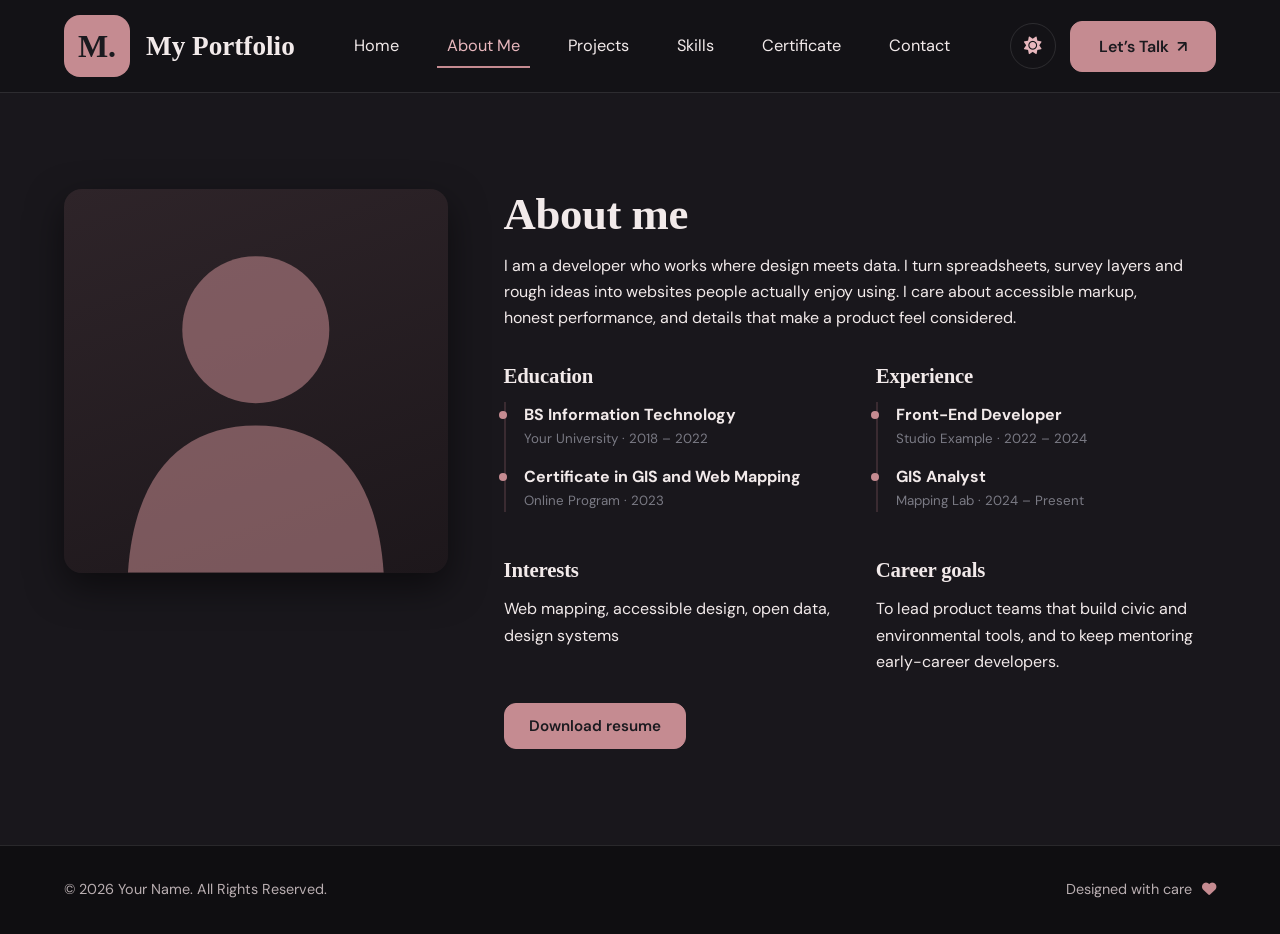
==== about.html @ e14bf92a "initial portfolio" ====
<!DOCTYPE html>
<html lang="en">
<head>
<meta charset="UTF-8"><meta name="viewport" content="width=device-width,initial-scale=1">
<title>About Me</title><script>try{document.documentElement.dataset.theme=localStorage.getItem("pf_theme")||"dark"}catch(e){document.documentElement.dataset.theme="dark"}</script><meta name="description" content="About the person behind this portfolio.">
<meta name="view-transition" content="same-origin">
<link rel="preconnect" href="https://fonts.googleapis.com"><link rel="preconnect" href="https://fonts.gstatic.com" crossorigin>
<link href="https://fonts.googleapis.com/css2?family=DM+Sans:wght@400;500;600&family=Fraunces:opsz,wght@9..144,400;9..144,500&display=swap" rel="stylesheet">
<link rel="stylesheet" href="https://cdnjs.cloudflare.com/ajax/libs/font-awesome/6.5.1/css/all.min.css">
<link rel="stylesheet" href="assets/css/style.css">
</head>
<body data-page-title="About Me">
<header class="nav"><div class="wrap">
  <a href="index.html" class="brand"><span class="mark" id="logoMark">M.</span><span class="logo" id="logoText">My Portfolio</span></a>
  <button class="burger" id="burger" aria-label="Open menu" aria-expanded="false"><i class="fa-solid fa-bars"></i></button>
  <ul class="links" id="links">
    <li><a href="index.html">Home</a></li>
    <li data-s="about"><a href="about.html">About Me</a></li>
    <li data-s="projects"><a href="projects.html">Projects</a></li>
    <li data-s="skills"><a href="skills.html">Skills</a></li>
    <li data-s="certs"><a href="certificate.html">Certificate</a></li>
    <li data-s="contact"><a href="contact.html">Contact</a></li>
  </ul>
  <div class="navend"><button class="theme" id="theme" aria-label="Switch to light theme"><i class="fa-solid fa-sun"></i></button><a class="btn talk" href="contact.html" data-s="contact">Let’s Talk <span aria-hidden="true">↗</span></a></div>
</div></header>
<main>
<section class="about" id="about" data-s="about"><div class="wrap"><div class="grid">
  <div class="photo" id="aPhoto" data-reveal style="--i:0"></div>
  <div data-reveal style="--i:1"><h2>About me</h2><p id="aBio" style="max-width:62ch"></p>
    <div class="cols"><div><h3>Education</h3><ul class="tl" id="aEdu"></ul></div><div><h3>Experience</h3><ul class="tl" id="aExp"></ul></div></div>
    <div class="cols"><div><h3>Interests</h3><p id="aInt"></p></div><div><h3>Career goals</h3><p id="aGoal"></p></div></div>
    <p style="margin-top:28px"><a class="btn" id="aResume" href="#">Download resume</a></p></div>
</div></div></section>
</main>
<footer><div class="wrap foot"><span id="foot"></span><span>Designed with care <i class="fa-solid fa-heart"></i></span></div></footer>
<div class="modal big" id="modal" role="dialog" aria-modal="true"><div class="box"><button class="x" id="mx" aria-label="Close">✕</button><div id="mBody"></div></div></div>
<script src="assets/js/storage.js"></script><script>Store.init().then(()=>{const s=document.createElement("script");s.src="assets/js/main.js";document.body.append(s)})</script>
</body></html>
---- assets/css/style.css ----
:root{--rose:#C58B91;--blush:#F5E8E8;--cream:#FAF7F2;--mauve:#A77B83;--ink:#303036;--white:#fff;--line:rgba(48,48,54,.1);--sh:0 10px 30px rgba(48,48,54,.07);--r:18px}
*{box-sizing:border-box;margin:0;padding:0}
html{scroll-behavior:smooth;scroll-padding-top:80px}
body{font-family:'DM Sans',system-ui,sans-serif;background:var(--cream);color:var(--ink);line-height:1.65;-webkit-font-smoothing:antialiased}
h1,h2,h3{font-family:'Playfair Display',Georgia,serif;font-weight:500;line-height:1.15;letter-spacing:-.01em}
a{color:inherit}img{max-width:100%;display:block}
:focus-visible{outline:2px solid var(--mauve);outline-offset:3px}
.wrap{width:min(1120px,92%);margin:0 auto}
section{padding:96px 0}
section h2{font-size:clamp(2rem,4vw,2.8rem);margin-bottom:12px}
.lead{max-width:56ch;color:#5d5d66;margin-bottom:40px}
.btn{display:inline-flex;align-items:center;gap:8px;padding:12px 24px;border-radius:999px;border:1.5px solid var(--rose);background:var(--rose);color:#fff;font:600 .95rem 'DM Sans';cursor:pointer;text-decoration:none;transition:background .2s,transform .2s}
.btn:hover{background:var(--mauve);border-color:var(--mauve);transform:translateY(-2px)}
.btn.ghost{background:transparent;color:var(--mauve)}.btn.ghost:hover{background:var(--blush);color:var(--ink)}
.btn.sm{padding:7px 14px;font-size:.85rem}.btn.danger{background:#fff;color:#b04a54;border-color:#e7c3c7}.btn.danger:hover{background:#b04a54;color:#fff}
.nav{position:sticky;top:0;z-index:50;background:rgba(250,247,242,.88);backdrop-filter:blur(10px);border-bottom:1px solid var(--line)}
.nav .wrap{display:flex;align-items:center;justify-content:space-between;height:68px}
.logo{font:500 1.3rem 'Playfair Display',serif;text-decoration:none}
.links{display:flex;gap:28px;list-style:none}
.links a{text-decoration:none;font-size:.95rem;padding:6px 0;border-bottom:2px solid transparent;transition:border-color .2s,color .2s}
.links a:hover,.links a.active{border-color:var(--rose);color:var(--mauve)}
.burger{display:none;background:none;border:0;font-size:1.4rem;cursor:pointer;color:var(--ink)}
.hero{padding:72px 0 96px}
.hero .wrap{display:grid;grid-template-columns:1.15fr .85fr;gap:56px;align-items:center}
.hero h1{font-size:clamp(2.8rem,7vw,5.2rem);margin-bottom:16px}
.hero .role{font-size:1.2rem;color:var(--mauve);margin-bottom:12px;font-weight:500}
.hero p.tagline{max-width:46ch;color:#55555d;font-size:1.1rem;margin-bottom:32px}
.cta{display:flex;flex-wrap:wrap;gap:12px;margin-bottom:32px}
.socials{display:flex;gap:10px}
.socials a{width:42px;height:42px;display:grid;place-items:center;border-radius:50%;background:var(--white);border:1px solid var(--line);color:var(--mauve);text-decoration:none;transition:.2s}
.socials a:hover{background:var(--rose);color:#fff}
.photo{aspect-ratio:4/5;border-radius:999px 999px var(--r) var(--r);background:linear-gradient(160deg,var(--blush),#EBD3D6);overflow:hidden;box-shadow:var(--sh);display:grid;place-items:center;font:500 6rem 'Playfair Display',serif;color:var(--rose)}
.photo img{width:100%;height:100%;object-fit:cover}
.hero .in{animation:rise .8s cubic-bezier(.2,.7,.2,1) both}.hero .in:nth-child(2){animation-delay:.12s}
@keyframes rise{from{opacity:0;transform:translateY(18px)}}
@media(prefers-reduced-motion:reduce){*{animation:none!important;transition:none!important;scroll-behavior:auto!important}}
.about{background:var(--white)}
.about .grid{display:grid;grid-template-columns:.7fr 1.3fr;gap:56px;align-items:start}
.about .photo{border-radius:var(--r);aspect-ratio:1;font-size:4rem}
.cols{display:grid;grid-template-columns:1fr 1fr;gap:32px;margin-top:32px}
.cols h3{font-size:1.3rem;margin-bottom:14px}
.tl{list-style:none;border-left:2px solid var(--blush);padding-left:18px}
.tl li{margin-bottom:14px;position:relative}.tl li::before{content:'';position:absolute;left:-25px;top:9px;width:8px;height:8px;border-radius:50%;background:var(--rose)}
.tl small{display:block;color:#7a7a84}
.tools{display:flex;flex-wrap:wrap;gap:12px;align-items:center;margin-bottom:32px}
.chip{padding:8px 18px;border-radius:999px;border:1px solid var(--line);background:var(--white);cursor:pointer;font:500 .9rem 'DM Sans';transition:.2s}
.chip.on,.chip:hover{background:var(--rose);color:#fff;border-color:var(--rose)}
.search{margin-left:auto;padding:10px 18px;border-radius:999px;border:1px solid var(--line);background:var(--white);font:inherit;min-width:220px;width:auto}
.grid3{display:grid;grid-template-columns:repeat(auto-fill,minmax(300px,1fr));gap:24px}
.card{background:var(--white);border:1px solid var(--line);border-radius:var(--r);overflow:hidden;box-shadow:var(--sh);transition:transform .25s}
.proj,.cert{cursor:pointer}.proj:hover,.cert:hover{transform:translateY(-4px)}
.proj img{aspect-ratio:3/2;object-fit:cover;width:100%}
.pad{padding:20px}
.meta{font-size:.85rem;color:#7a7a84;margin-bottom:6px}
.tags{display:flex;flex-wrap:wrap;gap:6px;margin-top:12px}
.tag{font-size:.78rem;padding:3px 10px;border-radius:999px;background:var(--blush);color:var(--mauve)}
.empty{grid-column:1/-1;text-align:center;padding:48px 20px;border:1.5px dashed #dcc3c6;border-radius:var(--r);color:#7a7a84}
.skcard{padding:24px}.skcard h3{font-size:1.2rem;margin-bottom:16px}
.sk{display:flex;align-items:center;gap:12px;margin-bottom:14px}
.sk i{width:34px;text-align:center;font-size:1.3rem;color:var(--mauve)}
.sk div{flex:1}.sk span{font-size:.92rem;font-weight:500}
.bar{height:6px;background:var(--blush);border-radius:6px;margin-top:5px;overflow:hidden}.bar b{display:block;height:100%;background:var(--rose);border-radius:6px}
.cert img,.cert .pdf{aspect-ratio:4/3;width:100%;object-fit:cover;display:grid;place-items:center;background:var(--blush);font-size:3rem;color:var(--rose)}
.contact{background:var(--white)}
.contact .grid{display:grid;grid-template-columns:.9fr 1.1fr;gap:56px}
.info{list-style:none;margin:24px 0}.info li{display:flex;gap:14px;margin-bottom:14px;align-items:center}.info i{width:40px;height:40px;display:grid;place-items:center;border-radius:50%;background:var(--blush);color:var(--mauve)}
.f{margin-bottom:16px}label{display:block;font-size:.88rem;font-weight:500;margin-bottom:6px}
input,select,textarea{width:100%;padding:12px 16px;border:1px solid #e2d6d6;border-radius:12px;background:var(--cream);font:inherit;color:var(--ink)}
input:focus,select:focus,textarea:focus{border-color:var(--rose);outline:none;box-shadow:0 0 0 3px rgba(197,139,145,.2)}
textarea{min-height:130px;resize:vertical}
.err{color:#b04a54;font-size:.82rem;margin-top:4px;min-height:1em}.bad{border-color:#b04a54}
footer{padding:32px 0;text-align:center;color:#7a7a84;font-size:.9rem;border-top:1px solid var(--line)}
.modal{position:fixed;inset:0;background:rgba(48,48,54,.55);display:none;place-items:center;z-index:100;padding:20px}
.modal.open{display:grid}
.box{background:var(--white);border-radius:var(--r);width:min(720px,100%);max-height:90vh;overflow:auto;position:relative;animation:rise .3s both}
.box .x{position:absolute;top:12px;right:12px;width:38px;height:38px;border-radius:50%;border:0;background:#fff;box-shadow:var(--sh);cursor:pointer;font-size:1.1rem;z-index:2}
.box img{width:100%;max-height:360px;object-fit:cover}.box iframe{width:100%;height:60vh;border:0}
/* large preview modal (public site): bigger box, full photo visible, gallery for projects */
.modal.big{padding:16px}
.modal.big .box{width:min(1100px,100%);max-height:94vh}
.modal.big .box iframe{height:80vh}
.gl-main{position:relative;background:#1d1a1c;display:grid;place-items:center;border-radius:var(--r) var(--r) 0 0;overflow:hidden}
.modal.big .gl-main img{width:100%;height:min(70vh,680px);max-height:none;object-fit:contain;display:block}
.modal.big .gl-main.cert img{height:auto;max-height:78vh}
.gl-nav{position:absolute;top:50%;transform:translateY(-50%);width:44px;height:44px;border-radius:50%;border:0;background:rgba(255,255,255,.92);color:#2b2427;cursor:pointer;font-size:1rem;box-shadow:var(--sh);z-index:2}
.gl-nav:hover{background:#fff}.gl-nav.prev{left:14px}.gl-nav.next{right:14px}
.gl-cnt{position:absolute;left:14px;bottom:12px;background:rgba(0,0,0,.6);color:#fff;font-size:.8rem;padding:3px 10px;border-radius:999px}
.gl-thumbs{display:flex;gap:8px;padding:12px 16px;overflow-x:auto;background:#262123}
.gl-thumbs button{flex:0 0 84px;height:60px;padding:0;border:2px solid transparent;border-radius:8px;overflow:hidden;cursor:pointer;background:none;opacity:.6;transition:.2s}
.gl-thumbs button.on,.gl-thumbs button:hover{opacity:1}.gl-thumbs button.on{border-color:var(--rose)}
.modal.big .gl-thumbs img{width:100%;height:100%;max-height:none;object-fit:cover;display:block}
@media(max-width:600px){.modal.big .gl-main img{height:48vh}.gl-nav{width:38px;height:38px}}
#toasts{position:fixed;right:20px;bottom:20px;display:grid;gap:10px;z-index:200}
.toast{background:var(--ink);color:#fff;padding:12px 18px;border-radius:12px;box-shadow:var(--sh);border-left:4px solid var(--rose);transition:opacity .4s}
.toast.err{border-color:#e07a85}.toast.out{opacity:0}
@media(max-width:860px){
 .burger{display:block}.links{position:absolute;top:68px;left:0;right:0;background:var(--cream);flex-direction:column;padding:16px 4%;gap:12px;border-bottom:1px solid var(--line);display:none}.links.open{display:flex}
 .hero .wrap,.about .grid,.contact .grid,.cols{grid-template-columns:1fr}.hero .photo{max-width:340px}.search{margin-left:0;width:100%}section{padding:64px 0}}
/* ===== Reference-style redesign ===== */
:root{--deep:#8B4A52;--tint:#F3DADB}
h1,h2,h3{font-weight:700}h3{font-weight:600}
.btn{border-radius:12px}
.nav{background:rgba(252,243,242,.9)}
.nav .wrap{height:92px;gap:24px}
.brand{display:flex;align-items:center;gap:16px;text-decoration:none}
.mark{width:66px;height:62px;border-radius:16px;background:var(--rose);color:#fff;display:grid;place-items:center;font:700 2rem 'Playfair Display',serif;flex:none}
.logo{font-size:1.7rem;font-weight:700}
.links a{font-size:1.02rem;padding:10px 10px;border-bottom:2px solid transparent}
.links a.active{color:var(--deep);border-color:var(--rose)}
.links a:hover{color:var(--deep)}
.talk{padding:14px 28px;font-size:1rem}
.hero{padding:56px 0 88px;background:linear-gradient(120deg,#FCF3F2 40%,#F8E6E6);position:relative;overflow:hidden}
.hero .wrap{grid-template-columns:1.05fr .95fr;gap:24px}
.pill{display:inline-flex;align-items:center;gap:12px;padding:13px 24px;border-radius:999px;background:#F7E5E5;border:1px solid rgba(197,139,145,.25);font-weight:700;font-size:.85rem;letter-spacing:.14em;text-transform:uppercase;color:var(--deep);box-shadow:0 4px 14px rgba(197,139,145,.12);margin-bottom:28px}
.pill .dot{width:12px;height:12px;border-radius:50%;background:#58b27f}
.hero h1{font-size:clamp(3.2rem,8vw,6.4rem);font-weight:800;line-height:1.02;letter-spacing:-.02em;margin-bottom:22px}
.hero h1 span{display:block}.hero h1 .nm{color:var(--rose);overflow-wrap:anywhere}
.hero .role{font:700 clamp(1.5rem,3vw,2.1rem)/1.2 'Playfair Display',serif;color:var(--ink);margin-bottom:18px}
.hero p.tagline{font-size:1.2rem;max-width:34em;color:#55555d;margin-bottom:34px}
.hero .cta .btn{padding:17px 38px;font-size:1.1rem}
.hero .cta .btn.ghost{background:transparent;border-color:var(--rose);color:var(--mauve)}
.find{display:flex;align-items:center;gap:18px;font-weight:500}.find .ln{width:22px;height:1px;background:#d9c2c4}
.socials a{width:52px;height:52px;background:var(--tint);border:0;color:var(--deep);font-size:1.4rem}
.socials a:hover{background:var(--rose);color:#fff}
.stage{position:relative;width:100%;max-width:560px;margin-left:auto;aspect-ratio:1/1.08}
.stage i{position:absolute;border-radius:50%;display:block}
.blob{left:-6%;top:22%;width:74%;aspect-ratio:1;background:#F3D6D8}
.dot1{left:14%;top:2%;width:20%;aspect-ratio:1;background:#EDCDD0}
.dot2{right:-4%;top:52%;width:24%;aspect-ratio:1;background:#D9A1A8;z-index:1}
.ring{left:-2%;top:36%;width:84%;aspect-ratio:1;border:1.5px solid rgba(197,139,145,.7)}
.arch{position:absolute;left:12%;right:4%;top:4%;bottom:6%;border-radius:999px 999px 28px 28px;border:6px solid rgba(255,255,255,.85);background:linear-gradient(170deg,#F7E4E4,#E9C9CC);overflow:hidden;box-shadow:var(--sh);display:block;z-index:2}
.arch img{width:100%;height:100%;object-fit:cover;object-position:top}
.arch svg{position:absolute;bottom:0;left:0}
.leaf{position:absolute;right:-9%;top:6%;width:24%;z-index:3;opacity:.9}
.float{position:absolute;left:-14%;bottom:12%;z-index:4;background:#fff;border-radius:22px;padding:16px 28px 16px 18px;display:flex;align-items:center;gap:16px;box-shadow:0 14px 34px rgba(139,74,82,.14)}
.float .ic{width:62px;height:62px;border-radius:50%;background:var(--tint);color:var(--deep);display:grid;place-items:center;font-size:1.5rem;flex:none}
.float strong{display:block;font:700 1.2rem 'Playfair Display',serif;line-height:1.2}.float small{color:#55555d}
.space{position:absolute;right:0;bottom:-6%;font-size:.82rem;letter-spacing:.12em;text-transform:uppercase;color:var(--deep);font-weight:700}.space b{font:500 1.2rem 'Playfair Display',serif;letter-spacing:0;margin-right:4px}
footer{background:#FBEDEC;text-align:left;color:#55555d}.foot{display:flex;justify-content:space-between;gap:12px;flex-wrap:wrap}.foot i{color:var(--rose);margin-left:6px}
@media(max-width:1000px){.links{gap:10px}.logo{font-size:1.4rem}}
@media(max-width:860px){.nav .wrap{height:72px}.talk{display:none}.mark{width:48px;height:46px;font-size:1.4rem}.links{top:72px}.stage{margin:24px auto 0;max-width:420px}.float{left:0;padding:12px 18px 12px 12px}.float .ic{width:48px;height:48px}.hero .cta .btn{padding:14px 26px}.dot2{right:0}.leaf{right:-2%}}
/* ===== Fit-to-screen hero (matches reference proportions) ===== */
.wrap{width:min(1320px,90%)}
.hero{min-height:calc(100vh - 92px);display:flex;align-items:center;padding:28px 0 40px}
.hero .wrap{grid-template-columns:1.1fr .9fr;gap:32px;align-items:center}
.pill{margin-bottom:clamp(14px,3vh,28px);padding:clamp(9px,1.6vh,13px) 24px}
.hero h1{font-size:clamp(2.8rem,min(5.4vw,11vh),5.6rem);margin-bottom:clamp(10px,2.4vh,22px)}
.hero .role{font-size:clamp(1.3rem,min(2.4vw,4.4vh),2rem);margin-bottom:clamp(8px,2vh,18px)}
.hero p.tagline{font-size:clamp(1rem,min(1.4vw,2.7vh),1.2rem);margin-bottom:clamp(16px,3.4vh,34px)}
.hero .cta{margin-bottom:clamp(16px,3vh,32px)}
.hero .cta .btn{padding:clamp(12px,2vh,17px) clamp(24px,2.4vw,38px)}
.stage{width:min(100%,640px,calc((100vh - 170px)*1.0));aspect-ratio:1/1.02;justify-self:end}
@media(max-width:860px){.hero{min-height:0;display:block;padding:32px 0 56px}.hero .wrap{grid-template-columns:1fr}.stage{width:min(100%,420px);justify-self:center}.hero h1{font-size:clamp(2.6rem,12vw,4rem)}}
/* ===== Deeper tone theme ===== */
:root{--cream:#EFE2E0;--blush:#E6CDCD;--rose:#B2757C;--mauve:#94616B;--deep:#7A3F48;--tint:#E3C6C8;--line:rgba(48,48,54,.14);--sh:0 12px 32px rgba(70,35,42,.14)}
body{background:var(--cream)}
.nav{background:rgba(239,226,224,.92)}
.hero{background:linear-gradient(120deg,#ECD9D8 35%,#E0C1C3)}
.about,.contact{background:#F6EBE9}
.card{background:#FBF4F2}
.pill{background:#E3C6C8;border-color:rgba(122,63,72,.25)}
.blob{background:#DDBABE}.dot1{background:#D4ABB1}.dot2{background:#B2757C}
.ring{border-color:rgba(122,63,72,.5)}
.arch{background:linear-gradient(170deg,#EBD3D5,#D8AEB4);border-color:rgba(255,255,255,.8)}
.arch svg circle,.arch svg path{fill:#B2757C;opacity:.5}
.leaf g,.leaf path{fill:#B2757C}.leaf path{stroke:#B2757C}
.hero p.tagline,.lead{color:#46464e}
.hero .cta .btn.ghost{color:var(--deep);border-color:var(--rose)}
.hero .cta .btn.ghost:hover{background:var(--tint)}
footer{background:#E3C9C9;color:#46464e}
.tag{background:#EBD3D5;color:var(--deep)}
input,select,textarea{background:#F6EBE9;border-color:#D9C0C1}
/* ===== Dark theme (default) + toggle ===== */
.navend{display:flex;align-items:center;gap:14px}
.theme{width:46px;height:46px;border-radius:50%;border:1px solid var(--line);background:transparent;color:var(--deep);font-size:1.1rem;cursor:pointer;transition:.2s}
.theme:hover{background:var(--tint)}
@media(max-width:860px){.navend{margin-left:auto}.burger{order:3}}
html[data-theme=dark]{color-scheme:dark;--cream:#141317;--blush:#1E1C22;--white:#1D1B21;--ink:#F2EAEA;--rose:#C58B91;--mauve:#D9A1A8;--deep:#E8B7BD;--tint:#2E2429;--line:rgba(255,255,255,.11);--sh:0 14px 36px rgba(0,0,0,.5)}
[data-theme=dark] body{background:var(--cream);color:var(--ink)}
[data-theme=dark] .nav{background:rgba(20,19,23,.88)}
[data-theme=dark] .mark{color:#1B1A1F}
[data-theme=dark] .btn{color:#1B1A1F}
[data-theme=dark] .btn:hover{background:#D9A1A8;border-color:#D9A1A8;color:#1B1A1F}
[data-theme=dark] .btn.ghost,[data-theme=dark] .hero .cta .btn.ghost{background:transparent;color:var(--deep);border-color:var(--rose)}
[data-theme=dark] .btn.ghost:hover,[data-theme=dark] .hero .cta .btn.ghost:hover{background:var(--tint);color:var(--ink)}
[data-theme=dark] .btn.danger{background:transparent;color:#e59aa3;border-color:#5a3a40}
[data-theme=dark] .links a.active,[data-theme=dark] .links a:hover{color:var(--deep)}
[data-theme=dark] .hero{background:radial-gradient(circle at 78% 45%,rgba(197,139,145,.16),transparent 55%),linear-gradient(120deg,#141317 40%,#1C171B)}
[data-theme=dark] .pill{background:#2A2227;border-color:rgba(217,161,168,.3);color:var(--deep);box-shadow:none}
[data-theme=dark] .hero p.tagline,[data-theme=dark] .lead{color:#B9AEB1}
[data-theme=dark] .socials a{background:var(--tint);color:var(--deep)}
[data-theme=dark] .socials a:hover{background:var(--rose);color:#1B1A1F}
[data-theme=dark] .blob{background:#241D22}[data-theme=dark] .dot1{background:#3A2B31}[data-theme=dark] .dot2{background:#C58B91}
[data-theme=dark] .ring{border-color:rgba(217,161,168,.4)}
[data-theme=dark] .arch{background:linear-gradient(170deg,#2E2429,#1D171B);border-color:rgba(255,255,255,.14)}
[data-theme=dark] .arch svg circle,[data-theme=dark] .arch svg path{fill:#C58B91;opacity:.4}
[data-theme=dark] .leaf g,[data-theme=dark] .leaf path{fill:#C58B91}[data-theme=dark] .leaf path{stroke:#C58B91}
[data-theme=dark] .float{background:#25222A;box-shadow:0 14px 34px rgba(0,0,0,.45)}
[data-theme=dark] .float .ic{background:#3A2B31;color:var(--deep)}[data-theme=dark] .float small{color:#B9AEB1}
[data-theme=dark] .about,[data-theme=dark] .contact{background:#19171C}
[data-theme=dark] .photo{background:linear-gradient(160deg,#2E2429,#1D171B)}
[data-theme=dark] .card{background:var(--white)}
[data-theme=dark] .tag{background:#2E2429;color:var(--deep)}
[data-theme=dark] .chip{color:var(--ink)}[data-theme=dark] .chip.on,[data-theme=dark] .chip:hover{color:#1B1A1F}
[data-theme=dark] .bar{background:#34303A}[data-theme=dark] .tl{border-color:#3A2B31}
[data-theme=dark] .info i{background:#2A2227;color:var(--deep)}
[data-theme=dark] input,[data-theme=dark] select,[data-theme=dark] textarea,[data-theme=dark] .search{background:#141317;border-color:#3A353D;color:var(--ink)}
[data-theme=dark] .empty{border-color:#443a40}
[data-theme=dark] footer{background:#0F0E11;color:#B9AEB1;border-color:var(--line)}
[data-theme=dark] .box{border:1px solid var(--line)}[data-theme=dark] .box .x{background:#2A2227;color:var(--ink)}
[data-theme=dark] .toast{background:#2A2227;color:var(--ink)}
[data-theme=dark] .proj img[src^="data:image/svg"],[data-theme=dark] .cert img[src^="data:image/svg"]{filter:brightness(.3) saturate(1.3)}
.more{text-align:center;margin-top:36px}.more .btn i{font-size:.85em}
#pGrid,#cGrid{grid-template-columns:repeat(3,1fr)}
@media(max-width:1000px){#pGrid,#cGrid{grid-template-columns:repeat(2,1fr)}}
@media(max-width:620px){#pGrid,#cGrid{grid-template-columns:1fr}}

/* ===== Scroll-reveal + extra motion ===== */
@view-transition{navigation:auto}
::view-transition-old(root){animation:vt-out .35s ease both}
::view-transition-new(root){animation:vt-in .4s ease both}
@keyframes vt-out{to{opacity:0;transform:translateY(-8px)}}
@keyframes vt-in{from{opacity:0;transform:translateY(10px)}}
[data-reveal]{opacity:0;transform:translateY(26px);transition:opacity .7s cubic-bezier(.2,.7,.2,1),transform .7s cubic-bezier(.2,.7,.2,1);transition-delay:calc(var(--i,0)*80ms)}
[data-reveal].in{opacity:1;transform:none}
.grid>[data-reveal]:nth-child(2){transition-delay:.14s}
.card.in{animation:none}
.proj,.cert{transition:transform .25s,box-shadow .25s}
.proj:hover,.cert:hover{box-shadow:0 18px 40px rgba(139,74,82,.18)}
.chip,.btn,.socials a,.theme,.mark{transition:transform .25s,background .2s,color .2s,border-color .2s,box-shadow .2s}
.chip:hover{transform:translateY(-2px)}
.socials a:hover{transform:translateY(-3px) scale(1.05)}
.mark{transition:transform .4s cubic-bezier(.3,.6,.3,1.4)}
.brand:hover .mark{transform:rotate(-8deg) scale(1.06)}
.theme:hover{transform:rotate(18deg)}
.btn:active{transform:translateY(0) scale(.97)}
.blob,.dot1,.dot2,.ring{animation:drift 7s ease-in-out infinite}
.dot1{animation-duration:6s}.dot2{animation-duration:8s;animation-delay:.6s}.ring{animation:spin 26s linear infinite}
@keyframes drift{0%,100%{transform:translate(0,0)}50%{transform:translate(0,-14px)}}
@keyframes spin{to{transform:rotate(360deg)}}
.float{animation:bob 4.5s ease-in-out infinite}
@keyframes bob{0%,100%{transform:translateY(0)}50%{transform:translateY(-8px)}}
.pill .dot{animation:pulse 1.8s ease-in-out infinite}
@keyframes pulse{0%,100%{box-shadow:0 0 0 0 rgba(88,178,127,.5)}50%{box-shadow:0 0 0 6px rgba(88,178,127,0)}}
.bar b{width:0!important;transition:width 1.2s cubic-bezier(.2,.7,.2,1)}
.skcard.in .bar b{width:var(--w)!important}
.sk{opacity:0;transform:translateX(-10px);transition:opacity .5s,transform .5s;transition-delay:calc(var(--si,0)*70ms)}
.skcard.in .sk{opacity:1;transform:none}
body{animation:pagein .5s ease both}
@keyframes pagein{from{opacity:0}}
/* contact page: cards instead of a form */
.c-head{max-width:64ch;margin-bottom:40px}
.c-cards{display:grid;grid-template-columns:repeat(3,1fr);gap:20px;margin-bottom:40px}
.c-card{display:flex;align-items:center;gap:16px;background:var(--white);border:1px solid var(--line);border-radius:var(--r);padding:26px 22px;box-shadow:var(--sh);text-decoration:none;color:inherit;transition:transform .25s,box-shadow .25s}
a.c-card:hover{transform:translateY(-5px);box-shadow:0 18px 40px rgba(139,74,82,.18)}
.c-ic{width:52px;height:52px;border-radius:50%;background:var(--blush);color:var(--mauve);display:grid;place-items:center;font-size:1.3rem;flex:none}
.c-card small{display:block;color:#7a7a84;margin-bottom:4px}
.c-card strong{font-size:1.05rem;word-break:break-word}
@media(max-width:860px){.c-cards{grid-template-columns:1fr}}
@media(prefers-reduced-motion:reduce){.blob,.dot1,.dot2,.ring,.float,.pill .dot,body{animation:none!important}}
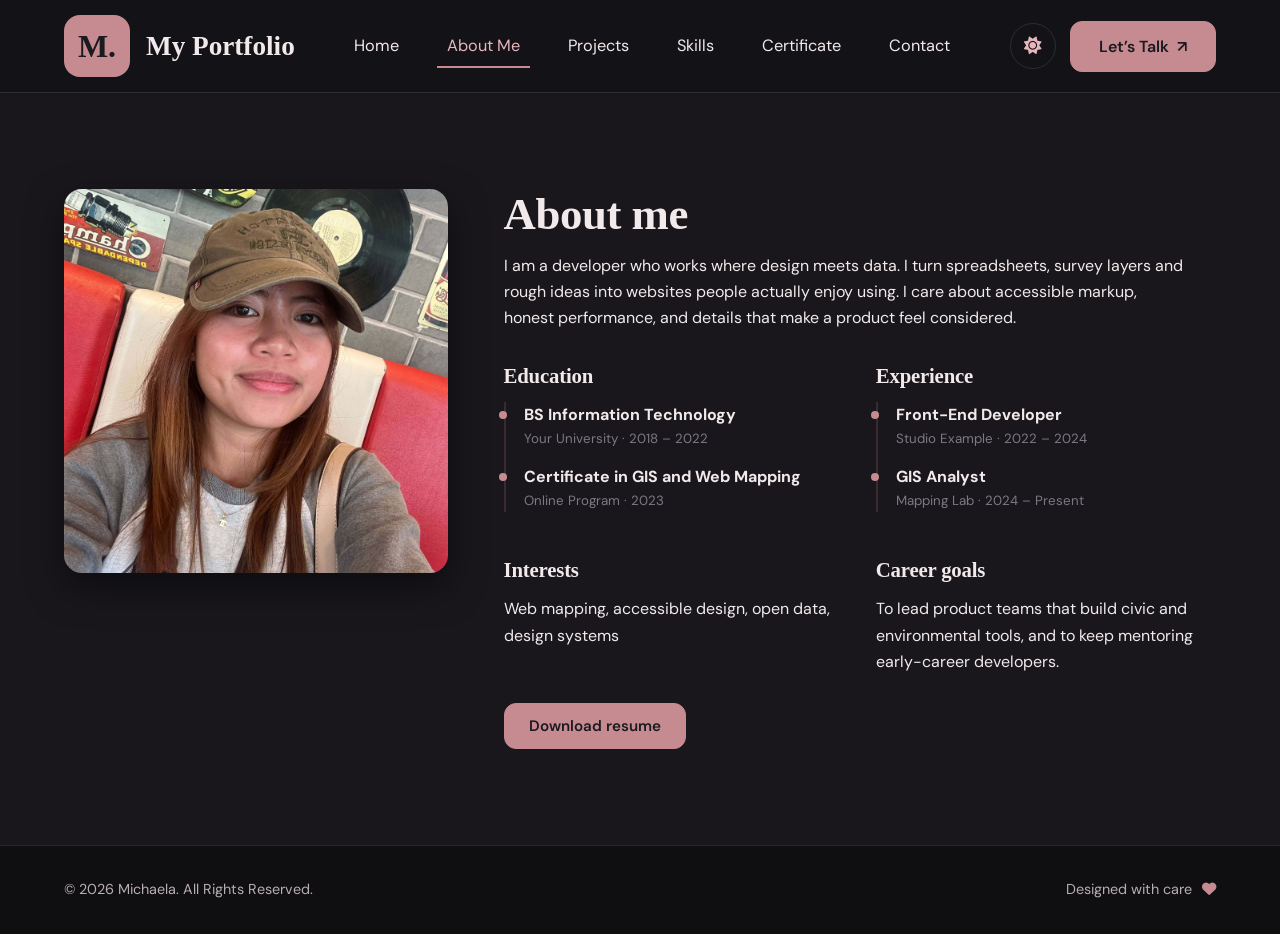
==== commit 7a21b32b: "Update about.html" ====
--- a/about.html
+++ b/about.html
@@ -7,7 +7,7 @@
 <link rel="preconnect" href="https://fonts.googleapis.com"><link rel="preconnect" href="https://fonts.gstatic.com" crossorigin>
 <link href="https://fonts.googleapis.com/css2?family=DM+Sans:wght@400;500;600&family=Fraunces:opsz,wght@9..144,400;9..144,500&display=swap" rel="stylesheet">
 <link rel="stylesheet" href="https://cdnjs.cloudflare.com/ajax/libs/font-awesome/6.5.1/css/all.min.css">
-<link rel="stylesheet" href="assets/css/style.css">
+<link rel="stylesheet" href="assets/css/style.css?v=2">
 </head>
 <body data-page-title="About Me">
 <header class="nav"><div class="wrap">
--- a/assets/css/style.css
+++ b/assets/css/style.css
@@ -49,7 +49,7 @@
 .grid3{display:grid;grid-template-columns:repeat(auto-fill,minmax(300px,1fr));gap:24px}
 .card{background:var(--white);border:1px solid var(--line);border-radius:var(--r);overflow:hidden;box-shadow:var(--sh);transition:transform .25s}
 .proj,.cert{cursor:pointer}.proj:hover,.cert:hover{transform:translateY(-4px)}
-.proj img{aspect-ratio:3/2;object-fit:cover;width:100%}
+.proj img{width:100%;height:auto;aspect-ratio:auto;object-fit:contain}
 .pad{padding:20px}
 .meta{font-size:.85rem;color:#7a7a84;margin-bottom:6px}
 .tags{display:flex;flex-wrap:wrap;gap:6px;margin-top:12px}
@@ -60,7 +60,7 @@
 .sk i{width:34px;text-align:center;font-size:1.3rem;color:var(--mauve)}
 .sk div{flex:1}.sk span{font-size:.92rem;font-weight:500}
 .bar{height:6px;background:var(--blush);border-radius:6px;margin-top:5px;overflow:hidden}.bar b{display:block;height:100%;background:var(--rose);border-radius:6px}
-.cert img,.cert .pdf{aspect-ratio:4/3;width:100%;object-fit:cover;display:grid;place-items:center;background:var(--blush);font-size:3rem;color:var(--rose)}
+.cert img,.cert .pdf{aspect-ratio:4/3;width:100%;object-fit:contain;display:grid;place-items:center;background:var(--blush);font-size:3rem;color:var(--rose)}
 .contact{background:var(--white)}
 .contact .grid{display:grid;grid-template-columns:.9fr 1.1fr;gap:56px}
 .info{list-style:none;margin:24px 0}.info li{display:flex;gap:14px;margin-bottom:14px;align-items:center}.info i{width:40px;height:40px;display:grid;place-items:center;border-radius:50%;background:var(--blush);color:var(--mauve)}
@@ -258,3 +258,7 @@
 .c-card strong{font-size:1.05rem;word-break:break-word}
 @media(max-width:860px){.c-cards{grid-template-columns:1fr}}
 @media(prefers-reduced-motion:reduce){.blob,.dot1,.dot2,.ring,.float,.pill .dot,body{animation:none!important}}
+/* sticky footer: on short pages the footer sits at the bottom of the window instead of leaving an empty gap under it */
+body[data-page-title]{min-height:100vh;min-height:100dvh;display:flex;flex-direction:column}
+body[data-page-title]>main{flex:1 0 auto}
+body[data-page-title]>footer{margin-top:auto;flex-shrink:0}
